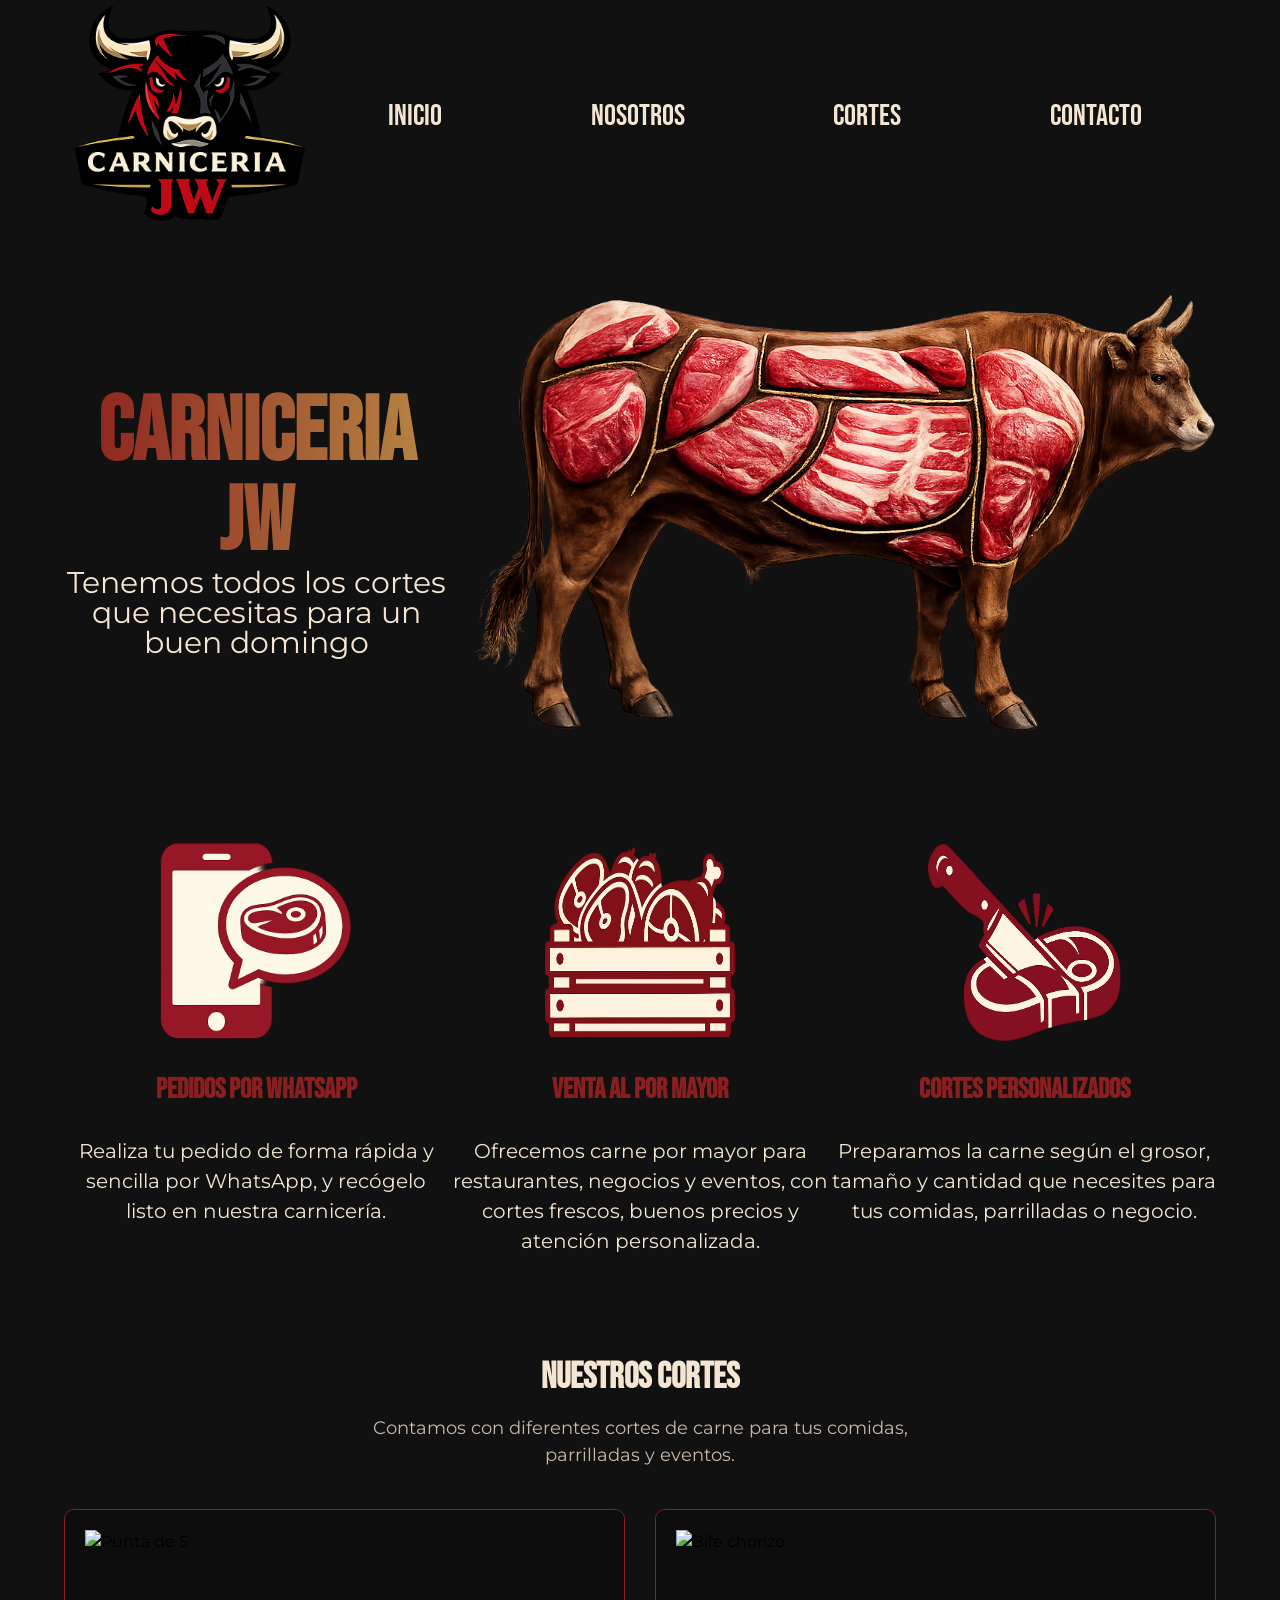
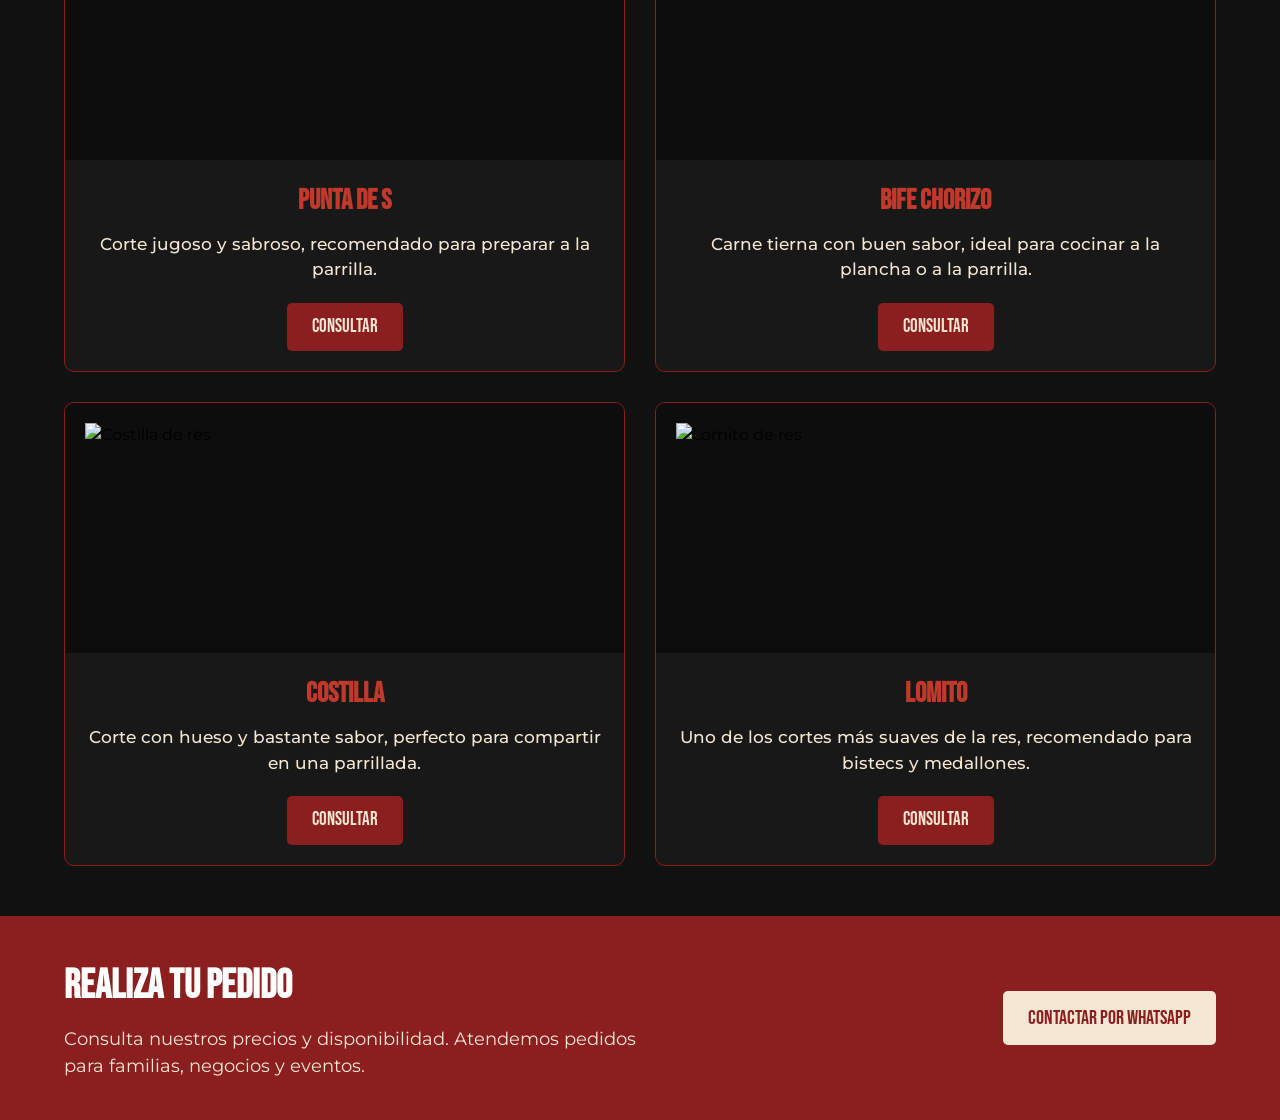
==== index.html @ 7eb110ff "Agrega página principal de Carnicería JW" ====
<!DOCTYPE html>
<html lang="en">

<head>
    <meta charset="UTF-8">
    <meta name="viewport" content="width=device-width, initial-scale=1.0">
    <title>WebCarniceria</title>
    <link rel="preconnect" href="https://fonts.googleapis.com">
    <link rel="preconnect" href="https://fonts.gstatic.com" crossorigin>
    <link
        href="https://fonts.googleapis.com/css2?family=Bebas+Neue&family=Montserrat:ital,wght@0,100..900;1,100..900&display=swap"
        rel="stylesheet">
    <link rel="stylesheet" href="css/normalize.css">
    <link rel="stylesheet" href="css/style.css">
</head>

<body>

    <header class="header">
        <div class="contendor-nav contenedor">
            <div class="logo">
                <img src="img/logo-carni.svg" alt="logo">
            </div>
            <nav class="nav-li">
                <ul class="enlaces">
                    <li class="lista">
                        <a class="enlace" href="">Inicio</a>
                    </li>

                    <li class="lista">
                        <a class="enlace" href="">Nosotros</a>
                    </li>

                    <li class="lista">
                        <a class="enlace" href="">Cortes</a>
                    </li>

                    <li class="lista">
                        <a class="enlace" href="">Contacto</a>
                    </li>

                </ul>  
            </nav>  
        </div>


        <div class="hero-grid contenedor">
            <div class="descripcion-header">
                <h1 class="text-center degradado-rojo ">Carniceria JW</h1>
                <P>Tenemos todos los cortes que necesitas para un buen domingo</P>
            </div>
            
            <div class="imagen-hader">
                  <picture>
                        <source sizes="1920w" srcset="img/imagen-headercar.png 1920w" type="image/png">
                        <img loading="lazy" decoding="async" src="img/imagen-headercar.png" alt="imagen"
                            width="1000 height=" 500">
                    </picture>
            </div>
        </div>
    </header>

<section class="contenedor contenedor-iconos">
    <div class="iconos">

        <div class="icono">
            <img src="img/trescar.png" alt="Icono de pedidos por WhatsApp">

            <h3>Pedidos por WhatsApp</h3>

            <p>
                Realiza tu pedido de forma rápida y sencilla por WhatsApp,
                y recógelo listo en nuestra carnicería.
            </p>
        </div>

        <div class="icono">
            <img src="img/unocar.png" alt="Icono de venta de carne al por mayor">

            <h3>Venta al por mayor</h3>

            <p>
                Ofrecemos carne por mayor para restaurantes, negocios y eventos,
                con cortes frescos, buenos precios y atención personalizada.
            </p>
        </div>

        <div class="icono">
            <img src="img/doscar.png" alt="Icono de cortes personalizados">

            <h3>Cortes personalizados</h3>

            <p>
                Preparamos la carne según el grosor, tamaño y cantidad que necesites
                para tus comidas, parrilladas o negocio.
            </p>
        </div>

    </div>
</section>



<main>

    <section class="productos contenedor" id="cortes">

        <h2 class="text-center">Nuestros cortes</h2>

        <p class="descripcion-productos">
            Contamos con diferentes cortes de carne para tus comidas,
            parrilladas y eventos.
        </p>

        <div class="grid-cortes">

            <div class="corte">
                <img src="img/corte1.png" alt="Punta de S">

                <div class="informacion-corte">
                    <h3>Punta de S</h3>

                    <p>
                        Corte jugoso y sabroso, recomendado para preparar
                        a la parrilla.
                    </p>

                    <a href="#contacto" class="boton-corte">
                        Consultar
                    </a>
                </div>
            </div>

            <div class="corte">
                <img src="img/corte2.png" alt="Bife chorizo">

                <div class="informacion-corte">
                    <h3>Bife Chorizo</h3>

                    <p>
                        Carne tierna con buen sabor, ideal para cocinar
                        a la plancha o a la parrilla.
                    </p>

                    <a href="#contacto" class="boton-corte">
                        Consultar
                    </a>
                </div>
            </div>

            <div class="corte">
                <img src="img/corte3.png" alt="Costilla de res">

                <div class="informacion-corte">
                    <h3>Costilla</h3>

                    <p>
                        Corte con hueso y bastante sabor, perfecto para
                        compartir en una parrillada.
                    </p>

                    <a href="#contacto" class="boton-corte">
                        Consultar
                    </a>
                </div>
            </div>

            <div class="corte">
                <img src="img/corte4.png" alt="Lomito de res">

                <div class="informacion-corte">
                    <h3>Lomito</h3>

                    <p>
                        Uno de los cortes más suaves de la res, recomendado
                        para bistecs y medallones.
                    </p>

                    <a href="#contacto" class="boton-corte">
                        Consultar
                    </a>
                </div>
            </div>

        </div>
    </section>


    <section class="contacto" id="contacto">

        <div class="contacto-contenido contenedor">

            <div>
                <h2>Realiza tu pedido</h2>

                <p>
                    Consulta nuestros precios y disponibilidad.
                    Atendemos pedidos para familias, negocios y eventos.
                </p>
            </div>

            <a href="#" class="boton-contacto">
                Contactar por WhatsApp
            </a>

        </div>

    </section>

</main>
</body>

</html>
---- css/style.css ----
:root {
    --primario: #8B1E1E;
    --secundario: #C0392B;
    --acento-dorado: #B88A44;
    --acento-crema: #F5E6D3;
    --acento-gris: #C9B8A6;
    --fondo-claro: #F5E6D3;
    --fondo-oscuro: #111111;
    --texto-claro: #FFFFFF;
    --texto-oscuro: #2B1B18;
    --separacion: 5rem;
    --fuentePrincipal: 'Bebas Neue', sans-serif;
    --fuenteSecundaria: 'Montserrat', sans-serif;
}




html {
    box-sizing: border-box;
    font-size: 62.5%;
    /* 1rem = 10px */
}

*,
*:before,
*:after {
    box-sizing: inherit;
}

body {
    font-family: var(--fuenteSecundaria);
    font-size: 1.6rem;
    /* 16px */
    line-height: 1.5;
    background-color: var(--fondo-oscuro);
}


/*Globales*/

h1,
h2,
h3 {
    font-family: var(--fuentePrincipal);
    font-weight: 900;
    margin: calc(var(--separacion) / 2) 0;
}

h1 {
    font-size: 4.4rem;
}

h2 {
    font-size: 3.6rem;
}



h3 {
    font-size: 2.8rem;
}


.contenedor {
    max-width: 120rem;
    width: 90%;
    margin: 0 auto;
}

img {
    max-width: 100%;
    display: block;
    height: auto;
}

a {
    color: var(--negro);
    text-decoration: none;
}


/*Utilidades*/
.text-center {
    text-align: center;
}


.degradado-rojo {
    color: transparent;
    background: linear-gradient(to right, var(--primario) 0%, var(--acento-dorado) 100%);
    -webkit-background-clip: text;
    background-clip: text;

}

/*header*/

.contendor-nav {
    display: flex;
    flex-direction: column;
    align-items: center;
}





@media(min-width:768px) {
    .contendor-nav {
        display: grid;
        grid-template-columns: 25rem 2fr;
    }
}



.enlaces {
    list-style: none;
    padding: 0;
    margin: 0;

}



.enlace {
    color: var(--acento-crema);
    font-family: var(--fuentePrincipal);
    text-align: center;
    font-size: 3rem;
    display: block;
    text-decoration: none;

    transition:
        color 0.3s ease,
        transform 0.3s ease;
}



.enlace:hover {
    color: var(--acento-dorado);
    transform: translateY(-0.3rem);
}


@media(min-width:768px) {
    .enlaces {
        display: flex;
        justify-content: space-around;

    }
}


/*hero*/


.hero-grid {
    display: grid;
    grid-template-rows: repeat(2, 20rem);
    row-gap: 3rem;
    margin-top: var(--separacion);
}

@media(min-width:768px) {
    .hero-grid {
        grid-template-rows: unset;
        grid-template-columns: 1fr 2fr;
        margin-top: var(--separacion);
    }
}


@media(min-width:768px) {
    .descripcion-header {
        display: flex;
        flex-direction: column;
        justify-content: center;
    }
}

.descripcion-header h1 {
    font-weight: 900;
    font-size: 5.5rem;
    margin-bottom: 0;
}




@media(min-width:768px) {
    .descripcion-header h1 {

        font-size: 6rem;
        line-height: 1;

    }
}

@media(min-width:1200px) {
    .descripcion-header h1 {

        font-size: 9rem;


    }
}

.descripcion-header p {
    color: var(--acento-crema);
    text-align: center;
    margin: 0;
    line-height: 1;
    font-size: 2.5rem;
}

@media(min-width:768px) {
    .descripcion-header p {
        font-size: 2rem;
    }
}

@media(min-width:1200px) {
    .descripcion-header p {
        font-size: 3rem;
    }
}



.imagen-hader {
    grid-row: 2/1;
}

@media(min-width:768px) {
    .imagen-hader {
        grid-column: 2/3;
    }
}

/*iconos*/

@media(min-width:768px) {
    .contenedor-iconos {
        margin-top: calc(var(--separacion)*2);
    }
}


@media(min-width:768px) {
    .iconos {
        display: grid;
        grid-template-columns: repeat(3, 1fr);
    }
}


.icono {
    margin-top: var(--separacion);
}

@media(min-width:768px) {
    .icono {
        margin-top: 0;
    }
}

.icono h3 {
    text-align: center;
    color: var(--primario);

}


.icono p {
    color: var(--acento-crema);
    text-align: center;
    font-size: 2rem;

}


.icono img {
    width: 25rem;
    margin: 0 auto;
}

@media(min-width:768px) {
    .icono img {
        width: 20rem;
        margin: 0 auto;
        height: 20.5rem;
    }
}



/* Productos */

.productos {
    padding: var(--separacion) 0;
}

.productos h2 {
    color: var(--acento-crema);
    font-family: var(--fuentePrincipal);
    text-transform: uppercase;
    margin-bottom: 1rem;
}

.descripcion-productos {
    color: var(--acento-gris);
    text-align: center;
    font-size: 1.8rem;
    max-width: 60rem;
    margin: 0 auto 4rem auto;
}

.grid-cortes {
    display: grid;
    gap: 3rem;
}

@media (min-width: 768px) {
    .grid-cortes {
        grid-template-columns: repeat(2, 1fr);
    }
}

.corte {
    background-color: #181818;
    border: 0.1rem solid var(--primario);
    border-radius: 1rem;
    overflow: hidden;

    transition:
        transform 0.3s ease,
        border-color 0.3s ease;
}

.corte:hover {
    transform: translateY(-0.5rem);
    border-color: var(--acento-dorado);
}

.corte img {
    width: 100%;
    height: 25rem;
    object-fit: contain;
    padding: 2rem;
    background-color: #0d0d0d;
}

.informacion-corte {
    padding: 2rem;
    text-align: center;
}

.informacion-corte h3 {
    color: var(--secundario);
    font-family: var(--fuentePrincipal);
    text-transform: uppercase;
    margin: 0 0 1rem 0;
}

.informacion-corte p {
    color: var(--acento-crema);
    font-size: 1.7rem;
    font-weight: 500;
    margin: 0 0 2rem 0;
}

.boton-corte {
    display: inline-block;
    background-color: var(--primario);
    color: var(--acento-crema);
    font-family: var(--fuentePrincipal);
    font-size: 1.9rem;
    padding: 1rem 2.5rem;
    border-radius: 0.5rem;
    text-transform: uppercase;

    transition:
        background-color 0.3s ease,
        color 0.3s ease;
}

.boton-corte:hover {
    background-color: var(--acento-dorado);
    color: var(--fondo-oscuro);
}


/* Contacto */

.contacto {
    background-color: var(--primario);
    padding: 4rem 0;
}

.contacto-contenido {
    text-align: center;
}

.contacto h2 {
    color: var(--texto-claro);
    font-family: var(--fuentePrincipal);
    text-transform: uppercase;
    margin: 0 0 1rem 0;
}

.contacto p {
    color: var(--acento-crema);
    font-size: 1.8rem;
    max-width: 60rem;
    margin: 0 auto 2.5rem auto;
}

.boton-contacto {
    display: inline-block;
    background-color: var(--acento-crema);
    color: var(--primario);
    font-family: var(--fuentePrincipal);
    font-size: 2rem;
    padding: 1.2rem 2.5rem;
    border-radius: 0.5rem;
    text-transform: uppercase;

    transition:
        background-color 0.3s ease,
        transform 0.3s ease;
}

.boton-contacto:hover {
    background-color: var(--acento-dorado);
    color: var(--fondo-oscuro);
    transform: translateY(-0.3rem);
}

@media (min-width: 768px) {
    .contacto-contenido {
        display: flex;
        justify-content: space-between;
        align-items: center;
        gap: 4rem;
        text-align: left;
    }

    .contacto p {
        margin: 0;
    }

    .contacto h2 {
        font-size: 4rem;
    }
}
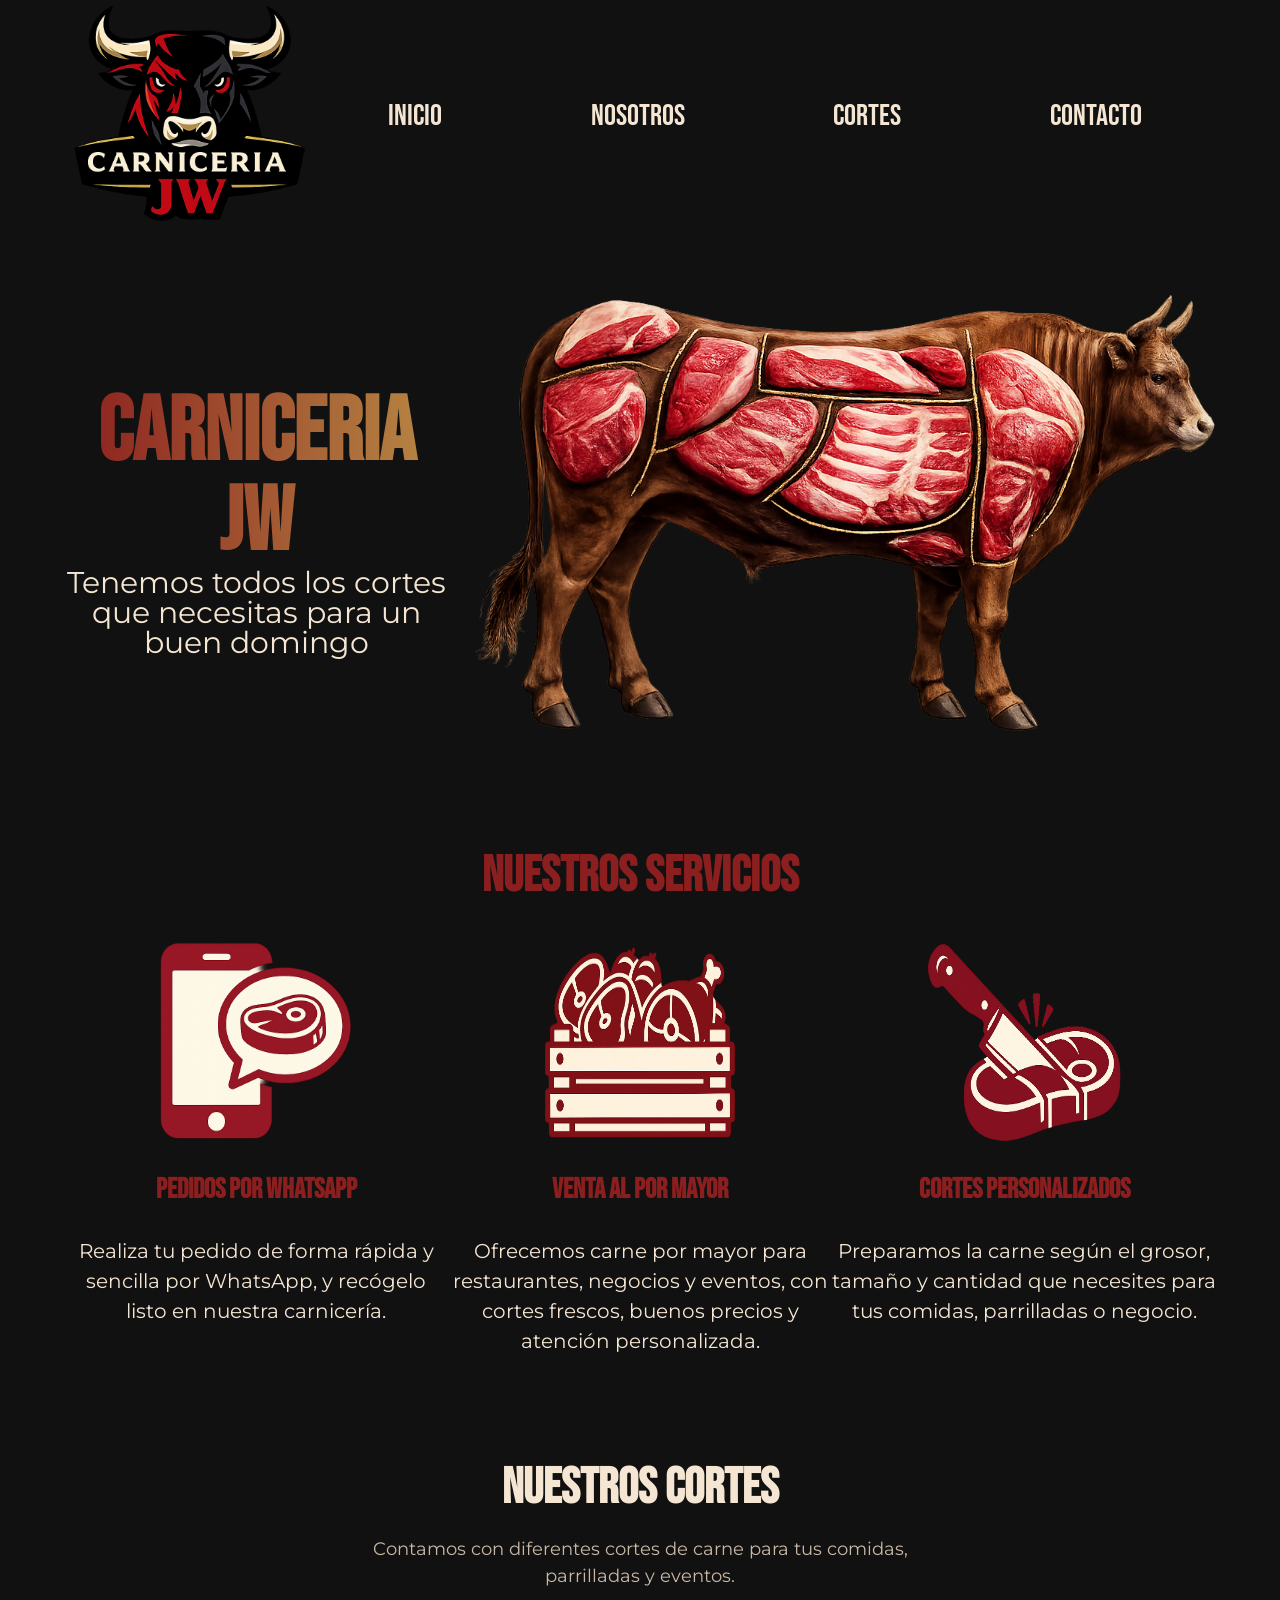
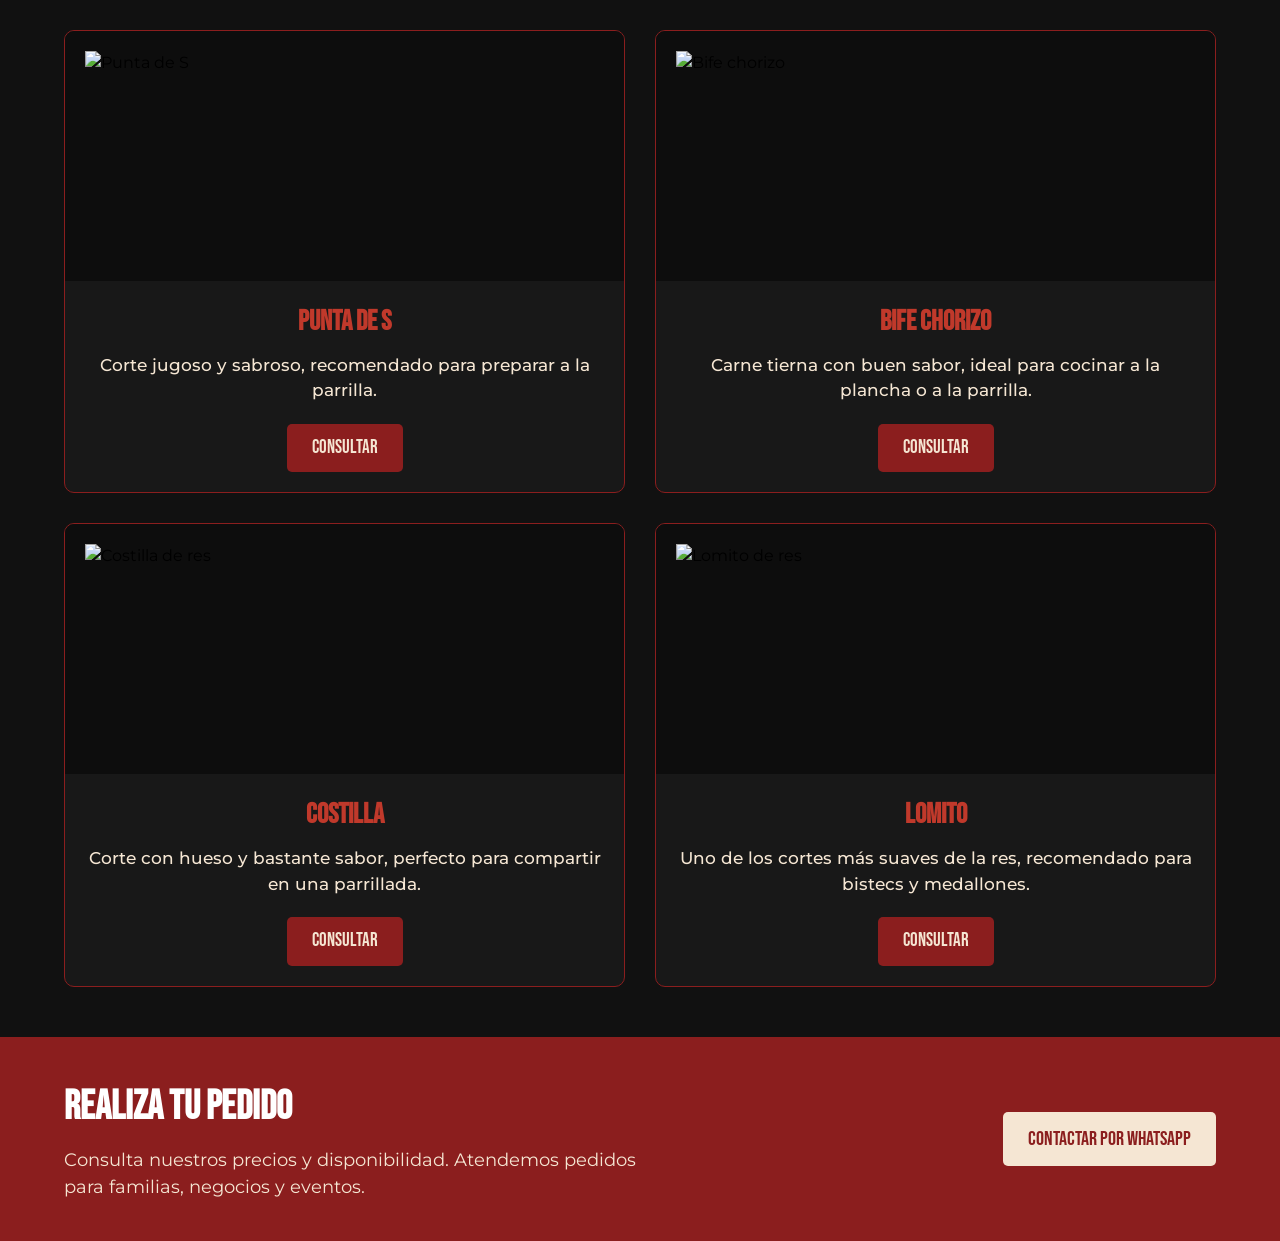
==== commit cf5f41dd: "Segundo avance de la página de carnicería" ====
--- a/index.html
+++ b/index.html
@@ -61,6 +61,7 @@
     </header>
 
 <section class="contenedor contenedor-iconos">
+    <h2 class="text-center">Nuestros Servicios</h2>
     <div class="iconos">
 
         <div class="icono">
--- a/css/style.css
+++ b/css/style.css
@@ -51,11 +51,21 @@
     font-size: 4.4rem;
 }
 
+@media(min-width:768px){
+    h1{
+        font-size: 6rem;
+    }
+}
+
 h2 {
-    font-size: 3.6rem;
-}
-
-
+    font-size: 4rem;
+}
+
+@media(min-width:768px){
+    h2{
+        font-size: 5rem;
+    }
+}
 
 h3 {
     font-size: 2.8rem;
@@ -242,6 +252,8 @@
 
 /*iconos*/
 
+
+
 @media(min-width:768px) {
     .contenedor-iconos {
         margin-top: calc(var(--separacion)*2);
@@ -254,6 +266,10 @@
         display: grid;
         grid-template-columns: repeat(3, 1fr);
     }
+}
+
+.contenedor-iconos h2{
+    color: var(--primario);
 }
 
 
@@ -455,4 +471,5 @@
     .contacto h2 {
         font-size: 4rem;
     }
-}+}
+
